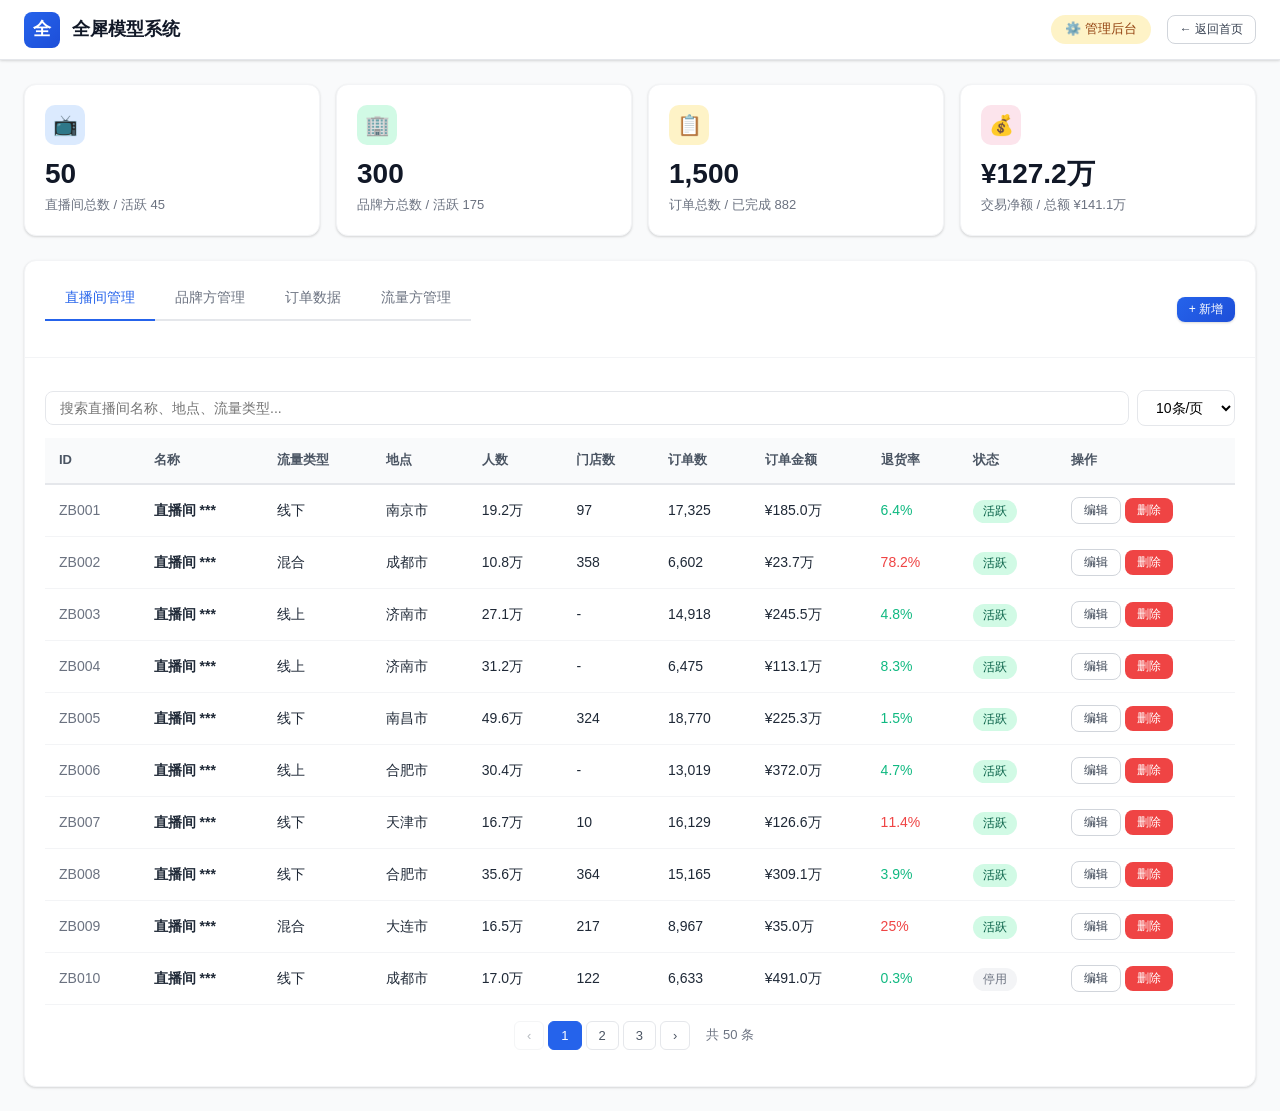
==== admin.html @ 198ff60c "init: 全犀模型系统 - 双端数据展示与管理后台" ====
<!DOCTYPE html>
<html lang="zh-CN">
<head>
    <meta charset="UTF-8">
    <meta name="viewport" content="width=device-width, initial-scale=1.0">
    <title>全犀模型系统 · 管理后台</title>
    <link rel="stylesheet" href="css/style.css">
</head>
<body>
    <nav class="navbar">
        <a href="index.html" class="navbar-brand">
            <span class="logo">全</span>
            全犀模型系统
        </a>
        <div class="navbar-right">
            <span class="role-badge admin">⚙️ 管理后台</span>
            <a href="index.html" class="btn btn-outline btn-sm">← 返回首页</a>
        </div>
    </nav>

    <div class="container">
        <!-- Stats -->
        <div class="stat-grid" id="statsGrid"></div>

        <!-- Alert area -->
        <div id="alertArea"></div>

        <!-- Tabs -->
        <div class="card">
            <div class="card-header">
                <div class="tabs" id="tabBar">
                    <button class="tab-item active" data-tab="studios">直播间管理</button>
                    <button class="tab-item" data-tab="brands">品牌方管理</button>
                    <button class="tab-item" data-tab="orders">订单数据</button>
                    <button class="tab-item" data-tab="traffic">流量方管理</button>
                </div>
                <button class="btn btn-primary btn-sm" id="btnAdd">+ 新增</button>
            </div>
            <div class="card-body">
                <!-- Search + pagination per tab rendered here -->
                <div id="tabContent"></div>
            </div>
        </div>
    </div>

    <!-- CRUD Modal -->
    <div class="modal-overlay" id="formModal">
        <div class="modal">
            <div class="modal-header">
                <h3 id="modalTitle">新增</h3>
                <button class="modal-close" onclick="closeModal()">×</button>
            </div>
            <div class="modal-body" id="modalBody"></div>
            <div class="modal-footer">
                <button class="btn btn-outline" onclick="closeModal()">取消</button>
                <button class="btn btn-primary" id="btnSave">保存</button>
            </div>
        </div>
    </div>

    <!-- Delete Confirm Modal -->
    <div class="modal-overlay" id="deleteModal">
        <div class="modal" style="max-width:400px;">
            <div class="modal-header">
                <h3>确认删除</h3>
                <button class="modal-close" onclick="closeDeleteModal()">×</button>
            </div>
            <div class="modal-body">
                <p id="deleteMsg">确定要删除这条记录吗？此操作不可撤销。</p>
            </div>
            <div class="modal-footer">
                <button class="btn btn-outline" onclick="closeDeleteModal()">取消</button>
                <button class="btn btn-danger" id="btnConfirmDelete">确认删除</button>
            </div>
        </div>
    </div>

    <script src="js/data.js"></script>
    <script src="js/admin.js"></script>
</body>
</html>
---- css/style.css ----
/* ====== 全犀模型系统 - 全局样式 ====== */

:root {
    --primary: #2563eb;
    --primary-light: #3b82f6;
    --primary-dark: #1d4ed8;
    --primary-bg: #eff6ff;
    --primary-gradient: linear-gradient(135deg, #2563eb 0%, #1d4ed8 100%);

    --success: #10b981;
    --warning: #f59e0b;
    --danger: #ef4444;
    --info: #06b6d4;

    --gray-50: #f9fafb;
    --gray-100: #f3f4f6;
    --gray-200: #e5e7eb;
    --gray-300: #d1d5db;
    --gray-400: #9ca3af;
    --gray-500: #6b7280;
    --gray-600: #4b5563;
    --gray-700: #374151;
    --gray-800: #1f2937;
    --gray-900: #111827;

    --radius: 8px;
    --radius-lg: 12px;
    --radius-xl: 16px;
    --shadow: 0 1px 3px rgba(0,0,0,0.1), 0 1px 2px rgba(0,0,0,0.06);
    --shadow-md: 0 4px 6px rgba(0,0,0,0.07), 0 2px 4px rgba(0,0,0,0.06);
    --shadow-lg: 0 10px 15px rgba(0,0,0,0.1), 0 4px 6px rgba(0,0,0,0.05);
    --shadow-xl: 0 20px 25px rgba(0,0,0,0.1), 0 10px 10px rgba(0,0,0,0.04);
}

* {
    margin: 0;
    padding: 0;
    box-sizing: border-box;
}

body {
    font-family: -apple-system, BlinkMacSystemFont, 'Segoe UI', 'PingFang SC', 'Hiragino Sans GB', 'Microsoft YaHei', sans-serif;
    background: var(--gray-50);
    color: var(--gray-800);
    line-height: 1.6;
    min-height: 100vh;
}

/* ====== 导航栏 ====== */
.navbar {
    background: white;
    border-bottom: 1px solid var(--gray-200);
    padding: 0 24px;
    height: 60px;
    display: flex;
    align-items: center;
    justify-content: space-between;
    position: sticky;
    top: 0;
    z-index: 100;
    box-shadow: var(--shadow);
}

.navbar-brand {
    display: flex;
    align-items: center;
    gap: 12px;
    font-size: 18px;
    font-weight: 700;
    color: var(--gray-900);
    text-decoration: none;
}

.navbar-brand .logo {
    width: 36px;
    height: 36px;
    background: var(--primary-gradient);
    border-radius: var(--radius);
    display: flex;
    align-items: center;
    justify-content: center;
    color: white;
    font-size: 18px;
    font-weight: 800;
}

.navbar-right {
    display: flex;
    align-items: center;
    gap: 16px;
}

.navbar .role-badge {
    display: inline-flex;
    align-items: center;
    gap: 6px;
    padding: 4px 14px;
    border-radius: 20px;
    font-size: 13px;
    font-weight: 500;
}

.role-badge.admin { background: #fef3c7; color: #92400e; }
.role-badge.studio { background: #dbeafe; color: #1e40af; }
.role-badge.brand { background: #d1fae5; color: #065f46; }

/* ====== 按钮 ====== */
.btn {
    display: inline-flex;
    align-items: center;
    gap: 6px;
    padding: 8px 18px;
    border-radius: var(--radius);
    font-size: 14px;
    font-weight: 500;
    border: none;
    cursor: pointer;
    transition: all 0.15s ease;
    text-decoration: none;
    white-space: nowrap;
}
.btn:hover { transform: translateY(-1px); }
.btn:active { transform: translateY(0); }

.btn-primary { background: var(--primary-gradient); color: white; box-shadow: var(--shadow); }
.btn-primary:hover { box-shadow: var(--shadow-md); }

.btn-success { background: var(--success); color: white; }
.btn-warning { background: var(--warning); color: white; }
.btn-danger { background: var(--danger); color: white; }
.btn-info { background: var(--info); color: white; }

.btn-outline {
    background: transparent;
    border: 1px solid var(--gray-300);
    color: var(--gray-700);
}
.btn-outline:hover { border-color: var(--primary); color: var(--primary); background: var(--primary-bg); }

.btn-sm { padding: 4px 12px; font-size: 12px; }
.btn-lg { padding: 12px 28px; font-size: 16px; }

/* ====== 容器 ====== */
.container {
    max-width: 1400px;
    margin: 0 auto;
    padding: 24px;
}

/* ====== 卡片 ====== */
.card {
    background: white;
    border-radius: var(--radius-lg);
    box-shadow: var(--shadow);
    border: 1px solid var(--gray-100);
    overflow: hidden;
}

.card-header {
    padding: 16px 20px;
    border-bottom: 1px solid var(--gray-100);
    display: flex;
    align-items: center;
    justify-content: space-between;
}

.card-header h2, .card-header h3 {
    font-size: 16px;
    font-weight: 600;
    color: var(--gray-800);
}

.card-body {
    padding: 20px;
}

/* ====== 统计卡片 ====== */
.stat-grid {
    display: grid;
    grid-template-columns: repeat(auto-fit, minmax(200px, 1fr));
    gap: 16px;
    margin-bottom: 24px;
}

.stat-card {
    background: white;
    border-radius: var(--radius-lg);
    padding: 20px;
    box-shadow: var(--shadow);
    border: 1px solid var(--gray-100);
    transition: transform 0.15s;
}
.stat-card:hover { transform: translateY(-2px); box-shadow: var(--shadow-md); }

.stat-card .stat-icon {
    width: 40px;
    height: 40px;
    border-radius: 10px;
    display: flex;
    align-items: center;
    justify-content: center;
    font-size: 20px;
    margin-bottom: 12px;
}
.stat-card .stat-value {
    font-size: 28px;
    font-weight: 700;
    color: var(--gray-900);
    line-height: 1.2;
}
.stat-card .stat-label {
    font-size: 13px;
    color: var(--gray-500);
    margin-top: 4px;
}
.stat-card .stat-change {
    font-size: 12px;
    font-weight: 500;
    margin-top: 8px;
}
.stat-change.up { color: var(--success); }
.stat-change.down { color: var(--danger); }

/* ====== 表格 ====== */
.table-container {
    overflow-x: auto;
}

table {
    width: 100%;
    border-collapse: collapse;
    font-size: 14px;
}

thead th {
    background: var(--gray-50);
    padding: 12px 14px;
    text-align: left;
    font-weight: 600;
    font-size: 13px;
    color: var(--gray-600);
    border-bottom: 2px solid var(--gray-200);
    white-space: nowrap;
}

tbody td {
    padding: 12px 14px;
    border-bottom: 1px solid var(--gray-100);
    vertical-align: middle;
}

tbody tr:hover { background: var(--gray-50); }

/* ====== 状态标签 ====== */
.badge {
    display: inline-block;
    padding: 2px 10px;
    border-radius: 20px;
    font-size: 12px;
    font-weight: 500;
}

.badge.active, .badge.completed { background: #d1fae5; color: #065f46; }
.badge.inactive { background: var(--gray-100); color: var(--gray-500); }
.badge.pending { background: #fef3c7; color: #92400e; }
.badge.refunding { background: #fff7ed; color: #c2410c; }
.badge.refunded { background: #fee2e2; color: #991b1b; }

/* ====== 分页 ====== */
.pagination {
    display: flex;
    align-items: center;
    justify-content: center;
    gap: 4px;
    padding: 16px 0;
}

.pagination button {
    padding: 6px 12px;
    border: 1px solid var(--gray-200);
    background: white;
    border-radius: 6px;
    cursor: pointer;
    font-size: 13px;
    color: var(--gray-600);
    transition: all 0.15s;
}
.pagination button:hover { border-color: var(--primary); color: var(--primary); }
.pagination button.active {
    background: var(--primary);
    border-color: var(--primary);
    color: white;
}
.pagination button:disabled {
    opacity: 0.4;
    cursor: not-allowed;
}
.pagination .page-info {
    padding: 0 12px;
    font-size: 13px;
    color: var(--gray-500);
}

/* ====== 搜索框 ====== */
.search-bar {
    display: flex;
    align-items: center;
    gap: 8px;
    padding: 12px 0;
}

.search-bar input, .search-bar select {
    padding: 8px 14px;
    border: 1px solid var(--gray-200);
    border-radius: var(--radius);
    font-size: 14px;
    outline: none;
    transition: border-color 0.15s;
    background: white;
}
.search-bar input:focus, .search-bar select:focus {
    border-color: var(--primary);
    box-shadow: 0 0 0 3px rgba(37, 99, 235, 0.1);
}
.search-bar input { flex: 1; min-width: 200px; }

/* ====== 弹窗 ====== */
.modal-overlay {
    display: none;
    position: fixed;
    inset: 0;
    background: rgba(0,0,0,0.4);
    z-index: 1000;
    align-items: center;
    justify-content: center;
    backdrop-filter: blur(2px);
}
.modal-overlay.show { display: flex; }

.modal {
    background: white;
    border-radius: var(--radius-xl);
    width: 90%;
    max-width: 640px;
    max-height: 85vh;
    overflow-y: auto;
    box-shadow: var(--shadow-xl);
    animation: modalIn 0.2s ease;
}
@keyframes modalIn {
    from { opacity: 0; transform: scale(0.95) translateY(10px); }
    to { opacity: 1; transform: scale(1) translateY(0); }
}

.modal-header {
    display: flex;
    align-items: center;
    justify-content: space-between;
    padding: 20px 24px 0;
}
.modal-header h3 { font-size: 18px; font-weight: 600; }

.modal-close {
    width: 32px;
    height: 32px;
    display: flex;
    align-items: center;
    justify-content: center;
    border: none;
    background: var(--gray-100);
    border-radius: 50%;
    cursor: pointer;
    font-size: 18px;
    color: var(--gray-500);
    transition: all 0.15s;
}
.modal-close:hover { background: var(--gray-200); color: var(--gray-700); }

.modal-body { padding: 20px 24px; }

.modal-footer {
    display: flex;
    justify-content: flex-end;
    gap: 8px;
    padding: 16px 24px;
    border-top: 1px solid var(--gray-100);
}

/* ====== 表单 ====== */
.form-group {
    margin-bottom: 16px;
}

.form-group label {
    display: block;
    font-size: 14px;
    font-weight: 500;
    color: var(--gray-700);
    margin-bottom: 6px;
}

.form-group input, .form-group select, .form-group textarea {
    width: 100%;
    padding: 10px 14px;
    border: 1px solid var(--gray-200);
    border-radius: var(--radius);
    font-size: 14px;
    outline: none;
    transition: border-color 0.15s;
}
.form-group input:focus, .form-group select:focus, .form-group textarea:focus {
    border-color: var(--primary);
    box-shadow: 0 0 0 3px rgba(37, 99, 235, 0.1);
}
.form-group textarea { resize: vertical; min-height: 80px; }

.form-row {
    display: grid;
    grid-template-columns: 1fr 1fr;
    gap: 12px;
}

/* ====== Tabs ====== */
.tabs {
    display: flex;
    border-bottom: 2px solid var(--gray-200);
    margin-bottom: 20px;
    gap: 0;
}

.tab-item {
    padding: 12px 20px;
    font-size: 14px;
    font-weight: 500;
    color: var(--gray-500);
    cursor: pointer;
    border: none;
    background: none;
    border-bottom: 2px solid transparent;
    margin-bottom: -2px;
    transition: all 0.15s;
}
.tab-item:hover { color: var(--gray-700); }
.tab-item.active {
    color: var(--primary);
    border-bottom-color: var(--primary);
}

/* ====== 图表容器 ====== */
.chart-box {
    background: white;
    border-radius: var(--radius-lg);
    padding: 20px;
    box-shadow: var(--shadow);
    border: 1px solid var(--gray-100);
}

.chart-box h4 {
    font-size: 14px;
    font-weight: 600;
    color: var(--gray-700);
    margin-bottom: 16px;
}

/* ====== 加载动画 ====== */
.loading {
    display: flex;
    align-items: center;
    justify-content: center;
    padding: 60px;
    color: var(--gray-400);
    font-size: 14px;
}
.loading::after {
    content: '';
    width: 20px;
    height: 20px;
    margin-left: 10px;
    border: 2px solid var(--gray-200);
    border-top-color: var(--primary);
    border-radius: 50%;
    animation: spin 0.6s linear infinite;
}
@keyframes spin { to { transform: rotate(360deg); } }

/* ====== 空状态 ====== */
.empty-state {
    text-align: center;
    padding: 60px 20px;
    color: var(--gray-400);
}
.empty-state .icon { font-size: 48px; margin-bottom: 12px; }
.empty-state p { font-size: 14px; }

/* ====== Alerts ====== */
.alert {
    padding: 12px 16px;
    border-radius: var(--radius);
    font-size: 14px;
    margin-bottom: 12px;
}
.alert-success { background: #d1fae5; color: #065f46; border: 1px solid #a7f3d0; }
.alert-danger { background: #fee2e2; color: #991b1b; border: 1px solid #fecaca; }
.alert-warning { background: #fef3c7; color: #92400e; border: 1px solid #fde68a; }
.alert-info { background: #dbeafe; color: #1e40af; border: 1px solid #bfdbfe; }

/* ====== 滚动条 ====== */
::-webkit-scrollbar { width: 6px; height: 6px; }
::-webkit-scrollbar-track { background: transparent; }
::-webkit-scrollbar-thumb { background: var(--gray-300); border-radius: 3px; }
::-webkit-scrollbar-thumb:hover { background: var(--gray-400); }

/* ====== 响应式 ====== */
@media (max-width: 768px) {
    .container { padding: 16px; }
    .stat-grid { grid-template-columns: repeat(2, 1fr); }
    .form-row { grid-template-columns: 1fr; }
    .navbar { padding: 0 16px; }
    .tabs { overflow-x: auto; }
}

/* ====== 进度条 ====== */
.progress-bar {
    height: 8px;
    background: var(--gray-100);
    border-radius: 4px;
    overflow: hidden;
}
.progress-bar .fill {
    height: 100%;
    border-radius: 4px;
    background: var(--primary-gradient);
    transition: width 0.3s ease;
}

/* ====== 工具类 ====== */
.text-center { text-align: center; }
.text-right { text-align: right; }
.text-primary { color: var(--primary); }
.text-success { color: var(--success); }
.text-danger { color: var(--danger); }
.text-warning { color: var(--warning); }
.text-muted { color: var(--gray-500); }
.fw-bold { font-weight: 600; }
.mb-2 { margin-bottom: 8px; }
.mb-3 { margin-bottom: 12px; }
.mb-4 { margin-bottom: 16px; }
.mt-3 { margin-top: 12px; }
.mt-4 { margin-top: 16px; }
.d-flex { display: flex; }
.align-center { align-items: center; }
.justify-between { justify-content: space-between; }
.gap-2 { gap: 8px; }
.gap-3 { gap: 12px; }
.flex-wrap { flex-wrap: wrap; }
.flex-1 { flex: 1; }
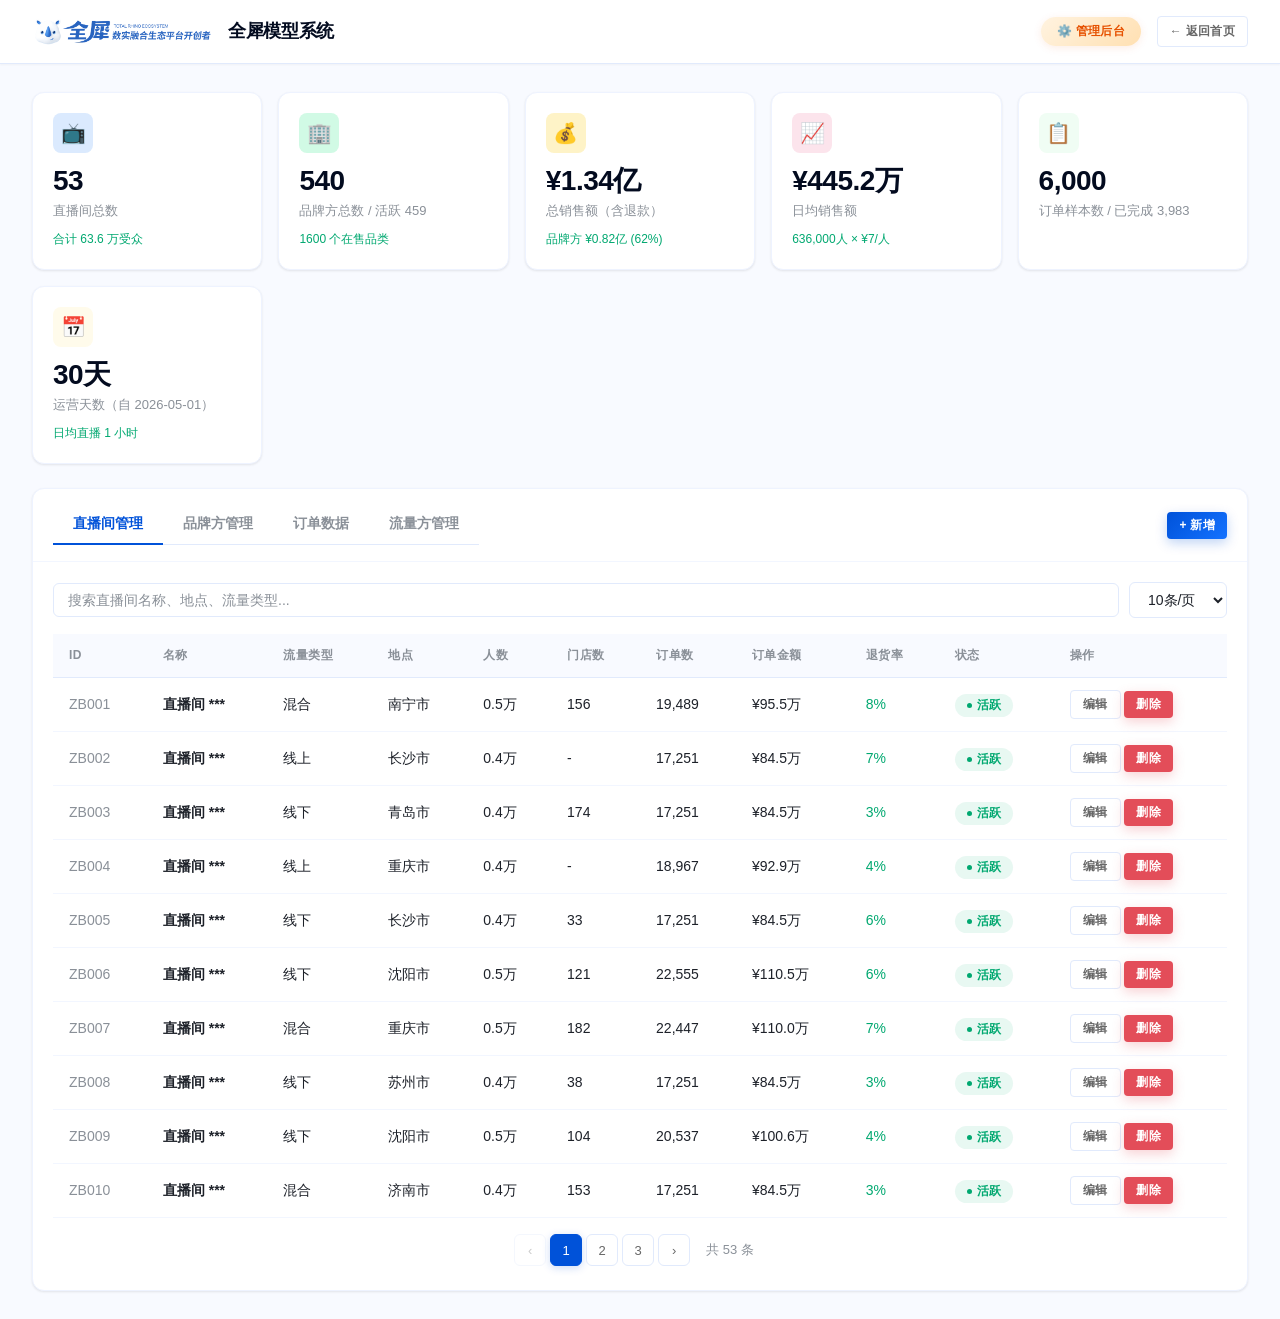
==== commit 752c63d1: "update: 替换logo + sanuo666风格改造 - 替换全字logo为品牌图片logo - 配色改为sanuo666深蓝体系 #0052d9 - 所有内页导航栏更新logo图片 - 首页背" ====
--- a/admin.html
+++ b/admin.html
@@ -9,7 +9,7 @@
 <body>
     <nav class="navbar">
         <a href="index.html" class="navbar-brand">
-            <span class="logo">全</span>
+            <img class="logo-img" src="image/logo.png" alt="全犀">
             全犀模型系统
         </a>
         <div class="navbar-right">
--- a/css/style.css
+++ b/css/style.css
@@ -1,87 +1,97 @@
-/* ====== 全犀模型系统 - 全局样式 ====== */
+/* ====== 全犀模型系统 - 全局样式（sanuo666 设计风格） ====== */
 
 :root {
-    --primary: #2563eb;
-    --primary-light: #3b82f6;
-    --primary-dark: #1d4ed8;
-    --primary-bg: #eff6ff;
-    --primary-gradient: linear-gradient(135deg, #2563eb 0%, #1d4ed8 100%);
-
-    --success: #10b981;
-    --warning: #f59e0b;
-    --danger: #ef4444;
-    --info: #06b6d4;
-
-    --gray-50: #f9fafb;
-    --gray-100: #f3f4f6;
-    --gray-200: #e5e7eb;
-    --gray-300: #d1d5db;
-    --gray-400: #9ca3af;
-    --gray-500: #6b7280;
+    /* sanuo666 品牌色系 */
+    --primary: #0052d9;
+    --primary-light: #1472ff;
+    --primary-lighter: #5aa0fa;
+    --primary-dark: #0153d9;
+    --primary-deeper: #072058;
+    --primary-bg: #f0f5ff;
+    --primary-gradient: linear-gradient(135deg, #0052d9 0%, #1472ff 100%);
+    --primary-gradient-soft: linear-gradient(135deg, #1472ff 0%, #5aa0fa 100%);
+    --primary-glow: 0 0 20px rgba(0, 82, 217, 0.12);
+
+    /* 功能色 */
+    --success: #00a870;
+    --success-bg: #e8f8f2;
+    --warning: #e37318;
+    --warning-bg: #fef3e8;
+    --danger: #e34d59;
+    --danger-bg: #fce8ea;
+    --info: #1472ff;
+    --info-bg: #e8f0fe;
+
+    /* 中性色 - sanuo666 灰色系 */
+    --gray-50: #f8faff;
+    --gray-100: #f2f6ff;
+    --gray-150: #eef3ff;
+    --gray-200: #e1eafc;
+    --gray-300: #c0d3fe;
+    --gray-400: #8a9098;
+    --gray-500: #676767;
     --gray-600: #4b5563;
-    --gray-700: #374151;
-    --gray-800: #1f2937;
-    --gray-900: #111827;
-
-    --radius: 8px;
+    --gray-700: #1d2129;
+    --gray-800: #030b1f;
+    --gray-900: #04112d;
+
+    /* 圆角 */
+    --radius-sm: 4px;
+    --radius: 6px;
+    --radius-md: 8px;
     --radius-lg: 12px;
     --radius-xl: 16px;
-    --shadow: 0 1px 3px rgba(0,0,0,0.1), 0 1px 2px rgba(0,0,0,0.06);
-    --shadow-md: 0 4px 6px rgba(0,0,0,0.07), 0 2px 4px rgba(0,0,0,0.06);
-    --shadow-lg: 0 10px 15px rgba(0,0,0,0.1), 0 4px 6px rgba(0,0,0,0.05);
-    --shadow-xl: 0 20px 25px rgba(0,0,0,0.1), 0 10px 10px rgba(0,0,0,0.04);
-}
-
-* {
-    margin: 0;
-    padding: 0;
-    box-sizing: border-box;
-}
+    --radius-2xl: 20px;
+
+    /* 阴影 */
+    --shadow-xs: 0 1px 2px rgba(3, 11, 31, 0.04);
+    --shadow: 0 1px 3px rgba(3, 11, 31, 0.06), 0 1px 2px rgba(3, 11, 31, 0.04);
+    --shadow-md: 0 4px 6px rgba(3, 11, 31, 0.05), 0 2px 4px rgba(3, 11, 31, 0.04);
+    --shadow-lg: 0 10px 15px rgba(3, 11, 31, 0.06), 0 4px 6px rgba(3, 11, 31, 0.04);
+    --shadow-xl: 0 20px 25px rgba(3, 11, 31, 0.08), 0 10px 10px rgba(3, 11, 31, 0.04);
+}
+
+* { margin: 0; padding: 0; box-sizing: border-box; }
 
 body {
     font-family: -apple-system, BlinkMacSystemFont, 'Segoe UI', 'PingFang SC', 'Hiragino Sans GB', 'Microsoft YaHei', sans-serif;
     background: var(--gray-50);
-    color: var(--gray-800);
+    color: var(--gray-700);
     line-height: 1.6;
     min-height: 100vh;
+    -webkit-font-smoothing: antialiased;
 }
 
 /* ====== 导航栏 ====== */
 .navbar {
     background: white;
     border-bottom: 1px solid var(--gray-200);
-    padding: 0 24px;
-    height: 60px;
+    padding: 0 32px;
+    height: 64px;
     display: flex;
     align-items: center;
     justify-content: space-between;
     position: sticky;
     top: 0;
     z-index: 100;
-    box-shadow: var(--shadow);
+    box-shadow: 0 1px 2px rgba(3,11,31,0.04);
 }
 
 .navbar-brand {
     display: flex;
     align-items: center;
-    gap: 12px;
+    gap: 14px;
     font-size: 18px;
     font-weight: 700;
-    color: var(--gray-900);
+    color: var(--gray-800);
     text-decoration: none;
-}
-
-.navbar-brand .logo {
-    width: 36px;
-    height: 36px;
-    background: var(--primary-gradient);
-    border-radius: var(--radius);
-    display: flex;
-    align-items: center;
-    justify-content: center;
-    color: white;
-    font-size: 18px;
-    font-weight: 800;
+    letter-spacing: -0.3px;
+}
+
+.navbar-brand .logo-img {
+    height: 32px;
+    width: auto;
+    display: block;
 }
 
 .navbar-right {
@@ -94,66 +104,86 @@
     display: inline-flex;
     align-items: center;
     gap: 6px;
-    padding: 4px 14px;
+    padding: 5px 16px;
     border-radius: 20px;
-    font-size: 13px;
-    font-weight: 500;
-}
-
-.role-badge.admin { background: #fef3c7; color: #92400e; }
-.role-badge.studio { background: #dbeafe; color: #1e40af; }
-.role-badge.brand { background: #d1fae5; color: #065f46; }
+    font-size: 12px;
+    font-weight: 600;
+    letter-spacing: 0.3px;
+}
+
+.role-badge.admin {
+    background: linear-gradient(135deg, #fff3e0, #ffe0b2);
+    color: #e65100;
+    box-shadow: 0 2px 8px rgba(230,81,0,0.1);
+}
+.role-badge.studio {
+    background: linear-gradient(135deg, #e3f2fd, #bbdefb);
+    color: #0052d9;
+    box-shadow: 0 2px 8px rgba(0,82,217,0.1);
+}
+.role-badge.brand {
+    background: linear-gradient(135deg, #e8f5e9, #c8e6c9);
+    color: #1b5e20;
+    box-shadow: 0 2px 8px rgba(27,94,32,0.1);
+}
 
 /* ====== 按钮 ====== */
 .btn {
     display: inline-flex;
     align-items: center;
+    justify-content: center;
     gap: 6px;
-    padding: 8px 18px;
+    padding: 8px 20px;
     border-radius: var(--radius);
     font-size: 14px;
-    font-weight: 500;
+    font-weight: 600;
     border: none;
     cursor: pointer;
-    transition: all 0.15s ease;
+    transition: all 0.2s cubic-bezier(0.4,0,0.2,1);
     text-decoration: none;
     white-space: nowrap;
-}
-.btn:hover { transform: translateY(-1px); }
-.btn:active { transform: translateY(0); }
-
-.btn-primary { background: var(--primary-gradient); color: white; box-shadow: var(--shadow); }
-.btn-primary:hover { box-shadow: var(--shadow-md); }
-
-.btn-success { background: var(--success); color: white; }
-.btn-warning { background: var(--warning); color: white; }
-.btn-danger { background: var(--danger); color: white; }
-.btn-info { background: var(--info); color: white; }
+    letter-spacing: 0.3px;
+}
+.btn:hover { transform: translateY(-1px); opacity: 0.92; }
+.btn:active { transform: translateY(0) scale(0.98); }
+
+.btn-primary {
+    background: var(--primary-gradient);
+    color: white;
+    box-shadow: 0 4px 12px rgba(0,82,217,0.25);
+}
+.btn-primary:hover { box-shadow: 0 6px 20px rgba(0,82,217,0.3); }
+
+.btn-success { background: var(--success); color: white; box-shadow: 0 4px 12px rgba(0,168,112,0.25); }
+.btn-warning { background: var(--warning); color: white; box-shadow: 0 4px 12px rgba(227,115,24,0.25); }
+.btn-danger { background: var(--danger); color: white; box-shadow: 0 4px 12px rgba(227,77,89,0.25); }
+.btn-info { background: var(--info); color: white; box-shadow: 0 4px 12px rgba(20,114,255,0.25); }
 
 .btn-outline {
     background: transparent;
-    border: 1px solid var(--gray-300);
-    color: var(--gray-700);
+    border: 1.5px solid var(--gray-200);
+    color: var(--gray-500);
 }
 .btn-outline:hover { border-color: var(--primary); color: var(--primary); background: var(--primary-bg); }
 
-.btn-sm { padding: 4px 12px; font-size: 12px; }
-.btn-lg { padding: 12px 28px; font-size: 16px; }
+.btn-sm { padding: 5px 12px; font-size: 12px; border-radius: var(--radius-sm); }
+.btn-lg { padding: 12px 28px; font-size: 16px; border-radius: var(--radius-md); }
 
 /* ====== 容器 ====== */
-.container {
-    max-width: 1400px;
-    margin: 0 auto;
-    padding: 24px;
-}
+.container { max-width: 1400px; margin: 0 auto; padding: 28px 32px; }
 
 /* ====== 卡片 ====== */
 .card {
     background: white;
     border-radius: var(--radius-lg);
     box-shadow: var(--shadow);
-    border: 1px solid var(--gray-100);
+    border: 1px solid var(--gray-150);
     overflow: hidden;
+    transition: box-shadow 0.2s, border-color 0.2s;
+}
+.card:hover {
+    box-shadow: var(--shadow-md);
+    border-color: var(--gray-200);
 }
 
 .card-header {
@@ -165,14 +195,15 @@
 }
 
 .card-header h2, .card-header h3 {
-    font-size: 16px;
-    font-weight: 600;
+    font-size: 15px;
+    font-weight: 700;
     color: var(--gray-800);
-}
-
-.card-body {
-    padding: 20px;
-}
+    display: flex;
+    align-items: center;
+    gap: 8px;
+}
+
+.card-body { padding: 20px; }
 
 /* ====== 统计卡片 ====== */
 .stat-grid {
@@ -187,31 +218,52 @@
     border-radius: var(--radius-lg);
     padding: 20px;
     box-shadow: var(--shadow);
-    border: 1px solid var(--gray-100);
-    transition: transform 0.15s;
-}
-.stat-card:hover { transform: translateY(-2px); box-shadow: var(--shadow-md); }
+    border: 1px solid var(--gray-150);
+    transition: all 0.2s cubic-bezier(0.4,0,0.2,1);
+    position: relative;
+    overflow: hidden;
+}
+.stat-card::before {
+    content: '';
+    position: absolute;
+    top: 0; left: 0; right: 0;
+    height: 3px;
+    background: var(--primary-gradient);
+    opacity: 0;
+    transition: opacity 0.25s;
+}
+.stat-card:hover {
+    transform: translateY(-3px);
+    box-shadow: var(--shadow-lg);
+    border-color: var(--primary-bg);
+}
+.stat-card:hover::before { opacity: 1; }
 
 .stat-card .stat-icon {
     width: 40px;
     height: 40px;
-    border-radius: 10px;
+    border-radius: var(--radius-md);
     display: flex;
     align-items: center;
     justify-content: center;
     font-size: 20px;
     margin-bottom: 12px;
-}
+    transition: transform 0.2s;
+}
+.stat-card:hover .stat-icon { transform: scale(1.08); }
+
 .stat-card .stat-value {
     font-size: 28px;
-    font-weight: 700;
-    color: var(--gray-900);
-    line-height: 1.2;
+    font-weight: 800;
+    color: var(--gray-800);
+    line-height: 1.15;
+    letter-spacing: -0.5px;
 }
 .stat-card .stat-label {
     font-size: 13px;
-    color: var(--gray-500);
+    color: var(--gray-400);
     margin-top: 4px;
+    font-weight: 500;
 }
 .stat-card .stat-change {
     font-size: 12px;
@@ -222,9 +274,7 @@
 .stat-change.down { color: var(--danger); }
 
 /* ====== 表格 ====== */
-.table-container {
-    overflow-x: auto;
-}
+.table-container { overflow-x: auto; }
 
 table {
     width: 100%;
@@ -234,37 +284,59 @@
 
 thead th {
     background: var(--gray-50);
-    padding: 12px 14px;
+    padding: 12px 16px;
     text-align: left;
     font-weight: 600;
-    font-size: 13px;
-    color: var(--gray-600);
-    border-bottom: 2px solid var(--gray-200);
+    font-size: 12px;
+    color: var(--gray-400);
+    text-transform: uppercase;
+    letter-spacing: 0.5px;
+    border-bottom: 1.5px solid var(--gray-200);
     white-space: nowrap;
 }
 
 tbody td {
-    padding: 12px 14px;
+    padding: 12px 16px;
     border-bottom: 1px solid var(--gray-100);
     vertical-align: middle;
 }
 
-tbody tr:hover { background: var(--gray-50); }
+tbody tr:hover td { background: var(--gray-100); }
 
 /* ====== 状态标签 ====== */
 .badge {
-    display: inline-block;
-    padding: 2px 10px;
+    display: inline-flex;
+    align-items: center;
+    gap: 5px;
+    padding: 2px 12px;
     border-radius: 20px;
     font-size: 12px;
-    font-weight: 500;
-}
-
-.badge.active, .badge.completed { background: #d1fae5; color: #065f46; }
-.badge.inactive { background: var(--gray-100); color: var(--gray-500); }
-.badge.pending { background: #fef3c7; color: #92400e; }
-.badge.refunding { background: #fff7ed; color: #c2410c; }
-.badge.refunded { background: #fee2e2; color: #991b1b; }
+    font-weight: 600;
+}
+
+.badge.active, .badge.completed {
+    background: var(--success-bg);
+    color: #00a870;
+}
+.badge.active::before, .badge.completed::before {
+    content: '';
+    width: 5px; height: 5px;
+    border-radius: 50%;
+    background: var(--success);
+}
+.badge.inactive { background: var(--gray-100); color: var(--gray-400); }
+.badge.pending {
+    background: var(--warning-bg);
+    color: #e37318;
+}
+.badge.pending::before {
+    content: '';
+    width: 5px; height: 5px;
+    border-radius: 50%;
+    background: var(--warning);
+}
+.badge.refunding { background: #fff3e0; color: #e65100; }
+.badge.refunded { background: var(--danger-bg); color: #e34d59; }
 
 /* ====== 分页 ====== */
 .pagination {
@@ -272,68 +344,71 @@
     align-items: center;
     justify-content: center;
     gap: 4px;
-    padding: 16px 0;
+    padding: 16px 0 4px;
 }
 
 .pagination button {
-    padding: 6px 12px;
+    min-width: 32px;
+    height: 32px;
+    padding: 0 10px;
     border: 1px solid var(--gray-200);
     background: white;
-    border-radius: 6px;
+    border-radius: var(--radius);
     cursor: pointer;
     font-size: 13px;
-    color: var(--gray-600);
+    color: var(--gray-500);
     transition: all 0.15s;
-}
-.pagination button:hover { border-color: var(--primary); color: var(--primary); }
+    font-weight: 500;
+}
+.pagination button:hover {
+    border-color: var(--primary);
+    color: var(--primary);
+    background: var(--primary-bg);
+}
 .pagination button.active {
     background: var(--primary);
     border-color: var(--primary);
     color: white;
-}
-.pagination button:disabled {
-    opacity: 0.4;
-    cursor: not-allowed;
-}
-.pagination .page-info {
-    padding: 0 12px;
-    font-size: 13px;
-    color: var(--gray-500);
-}
+    box-shadow: 0 2px 8px rgba(0,82,217,0.2);
+}
+.pagination button:disabled { opacity: 0.35; cursor: not-allowed; }
+.pagination .page-info { padding: 0 12px; font-size: 13px; color: var(--gray-400); }
 
 /* ====== 搜索框 ====== */
 .search-bar {
     display: flex;
     align-items: center;
-    gap: 8px;
-    padding: 12px 0;
+    gap: 10px;
+    padding: 0 0 16px 0;
 }
 
 .search-bar input, .search-bar select {
     padding: 8px 14px;
-    border: 1px solid var(--gray-200);
+    border: 1.5px solid var(--gray-200);
     border-radius: var(--radius);
     font-size: 14px;
     outline: none;
-    transition: border-color 0.15s;
-    background: white;
+    transition: all 0.2s;
+    background: white;
+    color: var(--gray-700);
 }
 .search-bar input:focus, .search-bar select:focus {
     border-color: var(--primary);
-    box-shadow: 0 0 0 3px rgba(37, 99, 235, 0.1);
+    box-shadow: 0 0 0 3px rgba(0,82,217,0.08);
 }
 .search-bar input { flex: 1; min-width: 200px; }
+.search-bar input::placeholder { color: var(--gray-400); }
 
 /* ====== 弹窗 ====== */
 .modal-overlay {
     display: none;
     position: fixed;
     inset: 0;
-    background: rgba(0,0,0,0.4);
+    background: rgba(3,11,31,0.5);
     z-index: 1000;
     align-items: center;
     justify-content: center;
-    backdrop-filter: blur(2px);
+    backdrop-filter: blur(4px);
 }
 .modal-overlay.show { display: flex; }
 
@@ -344,11 +419,11 @@
     max-width: 640px;
     max-height: 85vh;
     overflow-y: auto;
-    box-shadow: var(--shadow-xl);
-    animation: modalIn 0.2s ease;
+    box-shadow: 0 25px 50px rgba(3,11,31,0.2);
+    animation: modalIn 0.25s ease;
 }
 @keyframes modalIn {
-    from { opacity: 0; transform: scale(0.95) translateY(10px); }
+    from { opacity: 0; transform: scale(0.96) translateY(10px); }
     to { opacity: 1; transform: scale(1) translateY(0); }
 }
 
@@ -358,23 +433,16 @@
     justify-content: space-between;
     padding: 20px 24px 0;
 }
-.modal-header h3 { font-size: 18px; font-weight: 600; }
+.modal-header h3 { font-size: 18px; font-weight: 700; color: var(--gray-800); }
 
 .modal-close {
-    width: 32px;
-    height: 32px;
-    display: flex;
-    align-items: center;
-    justify-content: center;
-    border: none;
-    background: var(--gray-100);
-    border-radius: 50%;
-    cursor: pointer;
-    font-size: 18px;
-    color: var(--gray-500);
+    width: 32px; height: 32px;
+    display: flex; align-items: center; justify-content: center;
+    border: none; background: var(--gray-100); border-radius: 50%;
+    cursor: pointer; font-size: 18px; color: var(--gray-400);
     transition: all 0.15s;
 }
-.modal-close:hover { background: var(--gray-200); color: var(--gray-700); }
+.modal-close:hover { background: var(--gray-200); color: var(--gray-600); }
 
 .modal-body { padding: 20px 24px; }
 
@@ -387,60 +455,51 @@
 }
 
 /* ====== 表单 ====== */
-.form-group {
-    margin-bottom: 16px;
-}
-
+.form-group { margin-bottom: 16px; }
 .form-group label {
     display: block;
-    font-size: 14px;
-    font-weight: 500;
+    font-size: 13px;
+    font-weight: 600;
     color: var(--gray-700);
     margin-bottom: 6px;
 }
-
 .form-group input, .form-group select, .form-group textarea {
     width: 100%;
-    padding: 10px 14px;
-    border: 1px solid var(--gray-200);
+    padding: 9px 14px;
+    border: 1.5px solid var(--gray-200);
     border-radius: var(--radius);
     font-size: 14px;
     outline: none;
-    transition: border-color 0.15s;
+    transition: all 0.2s;
+    color: var(--gray-700);
+    background: white;
 }
 .form-group input:focus, .form-group select:focus, .form-group textarea:focus {
     border-color: var(--primary);
-    box-shadow: 0 0 0 3px rgba(37, 99, 235, 0.1);
-}
-.form-group textarea { resize: vertical; min-height: 80px; }
-
-.form-row {
-    display: grid;
-    grid-template-columns: 1fr 1fr;
-    gap: 12px;
-}
+    box-shadow: 0 0 0 3px rgba(0,82,217,0.08);
+}
+.form-row { display: grid; grid-template-columns: 1fr 1fr; gap: 12px; }
 
 /* ====== Tabs ====== */
 .tabs {
     display: flex;
-    border-bottom: 2px solid var(--gray-200);
-    margin-bottom: 20px;
     gap: 0;
+    border-bottom: 1.5px solid var(--gray-200);
 }
 
 .tab-item {
-    padding: 12px 20px;
+    padding: 10px 20px;
     font-size: 14px;
-    font-weight: 500;
-    color: var(--gray-500);
+    font-weight: 600;
+    color: var(--gray-400);
     cursor: pointer;
     border: none;
     background: none;
-    border-bottom: 2px solid transparent;
-    margin-bottom: -2px;
-    transition: all 0.15s;
-}
-.tab-item:hover { color: var(--gray-700); }
+    border-bottom: 2.5px solid transparent;
+    margin-bottom: -1.5px;
+    transition: all 0.2s;
+}
+.tab-item:hover { color: var(--gray-600); }
 .tab-item.active {
     color: var(--primary);
     border-bottom-color: var(--primary);
@@ -451,45 +510,36 @@
     background: white;
     border-radius: var(--radius-lg);
     padding: 20px;
-    box-shadow: var(--shadow);
-    border: 1px solid var(--gray-100);
+    border: 1px solid var(--gray-150);
 }
 
 .chart-box h4 {
-    font-size: 14px;
+    font-size: 13px;
     font-weight: 600;
-    color: var(--gray-700);
-    margin-bottom: 16px;
-}
-
-/* ====== 加载动画 ====== */
+    color: var(--gray-500);
+    margin-bottom: 14px;
+}
+
+/* ====== 加载 ====== */
 .loading {
-    display: flex;
-    align-items: center;
-    justify-content: center;
-    padding: 60px;
-    color: var(--gray-400);
-    font-size: 14px;
+    display: flex; align-items: center; justify-content: center;
+    padding: 60px; color: var(--gray-400); font-size: 14px;
 }
 .loading::after {
     content: '';
-    width: 20px;
-    height: 20px;
-    margin-left: 10px;
-    border: 2px solid var(--gray-200);
+    width: 20px; height: 20px; margin-left: 10px;
+    border: 2.5px solid var(--gray-200);
     border-top-color: var(--primary);
     border-radius: 50%;
-    animation: spin 0.6s linear infinite;
+    animation: spin 0.7s linear infinite;
 }
 @keyframes spin { to { transform: rotate(360deg); } }
 
 /* ====== 空状态 ====== */
 .empty-state {
-    text-align: center;
-    padding: 60px 20px;
-    color: var(--gray-400);
-}
-.empty-state .icon { font-size: 48px; margin-bottom: 12px; }
+    text-align: center; padding: 60px 20px; color: var(--gray-400);
+}
+.empty-state .icon { font-size: 48px; margin-bottom: 12px; opacity: 0.4; }
 .empty-state p { font-size: 14px; }
 
 /* ====== Alerts ====== */
@@ -498,39 +548,61 @@
     border-radius: var(--radius);
     font-size: 14px;
     margin-bottom: 12px;
-}
-.alert-success { background: #d1fae5; color: #065f46; border: 1px solid #a7f3d0; }
-.alert-danger { background: #fee2e2; color: #991b1b; border: 1px solid #fecaca; }
-.alert-warning { background: #fef3c7; color: #92400e; border: 1px solid #fde68a; }
-.alert-info { background: #dbeafe; color: #1e40af; border: 1px solid #bfdbfe; }
+    font-weight: 500;
+}
+.alert-success { background: var(--success-bg); color: #00a870; border: 1px solid #b7ebd6; }
+.alert-danger { background: var(--danger-bg); color: #e34d59; border: 1px solid #f9d6d9; }
+.alert-warning { background: var(--warning-bg); color: #e37318; border: 1px solid #f9d9b8; }
+.alert-info { background: var(--info-bg); color: #1472ff; border: 1px solid #b9d4ff; }
 
 /* ====== 滚动条 ====== */
-::-webkit-scrollbar { width: 6px; height: 6px; }
+::-webkit-scrollbar { width: 5px; height: 5px; }
 ::-webkit-scrollbar-track { background: transparent; }
 ::-webkit-scrollbar-thumb { background: var(--gray-300); border-radius: 3px; }
 ::-webkit-scrollbar-thumb:hover { background: var(--gray-400); }
 
+/* ====== 进度条 ====== */
+.progress-bar {
+    height: 6px;
+    background: var(--gray-100);
+    border-radius: 3px;
+    overflow: hidden;
+}
+.progress-bar .fill {
+    height: 100%;
+    border-radius: 3px;
+    background: var(--primary-gradient);
+    transition: width 0.4s cubic-bezier(0.4,0,0.2,1);
+}
+
+/* ====== 页面入场 ====== */
+.page-enter { animation: pageEnter 0.35s ease both; }
+@keyframes pageEnter {
+    from { opacity: 0; transform: translateY(6px); }
+    to { opacity: 1; transform: translateY(0); }
+}
+
+.card-enter { animation: fadeUp 0.3s ease both; }
+@keyframes fadeUp {
+    from { opacity: 0; transform: translateY(10px); }
+    to { opacity: 1; transform: translateY(0); }
+}
+.card-enter:nth-child(1) { animation-delay: 0.03s; }
+.card-enter:nth-child(2) { animation-delay: 0.06s; }
+.card-enter:nth-child(3) { animation-delay: 0.09s; }
+.card-enter:nth-child(4) { animation-delay: 0.12s; }
+
 /* ====== 响应式 ====== */
 @media (max-width: 768px) {
     .container { padding: 16px; }
-    .stat-grid { grid-template-columns: repeat(2, 1fr); }
+    .stat-grid { grid-template-columns: repeat(2, 1fr); gap: 12px; }
     .form-row { grid-template-columns: 1fr; }
     .navbar { padding: 0 16px; }
     .tabs { overflow-x: auto; }
 }
 
-/* ====== 进度条 ====== */
-.progress-bar {
-    height: 8px;
-    background: var(--gray-100);
-    border-radius: 4px;
-    overflow: hidden;
-}
-.progress-bar .fill {
-    height: 100%;
-    border-radius: 4px;
-    background: var(--primary-gradient);
-    transition: width 0.3s ease;
+@media (max-width: 480px) {
+    .stat-grid { grid-template-columns: 1fr; }
 }
 
 /* ====== 工具类 ====== */
@@ -540,7 +612,7 @@
 .text-success { color: var(--success); }
 .text-danger { color: var(--danger); }
 .text-warning { color: var(--warning); }
-.text-muted { color: var(--gray-500); }
+.text-muted { color: var(--gray-400); }
 .fw-bold { font-weight: 600; }
 .mb-2 { margin-bottom: 8px; }
 .mb-3 { margin-bottom: 12px; }
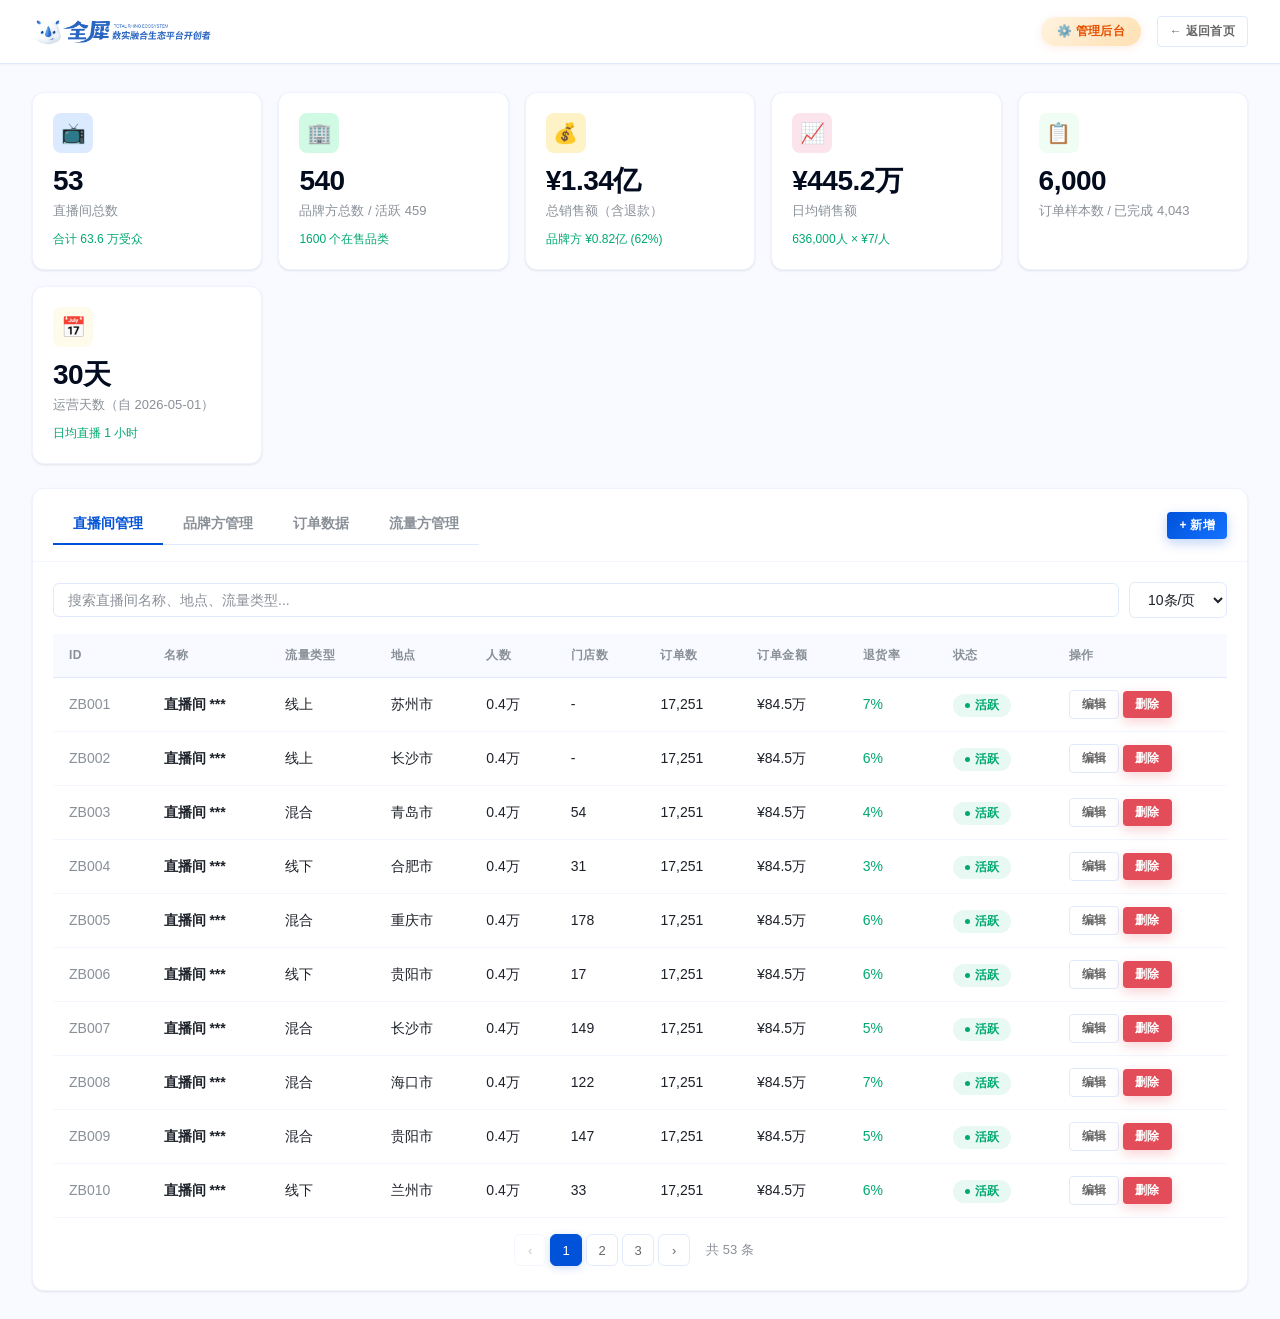
==== commit a5de99b3: "删除导航栏文字logo" ====
--- a/admin.html
+++ b/admin.html
@@ -10,7 +10,6 @@
     <nav class="navbar">
         <a href="index.html" class="navbar-brand">
             <img class="logo-img" src="image/logo.png" alt="全犀">
-            全犀模型系统
         </a>
         <div class="navbar-right">
             <span class="role-badge admin">⚙️ 管理后台</span>
